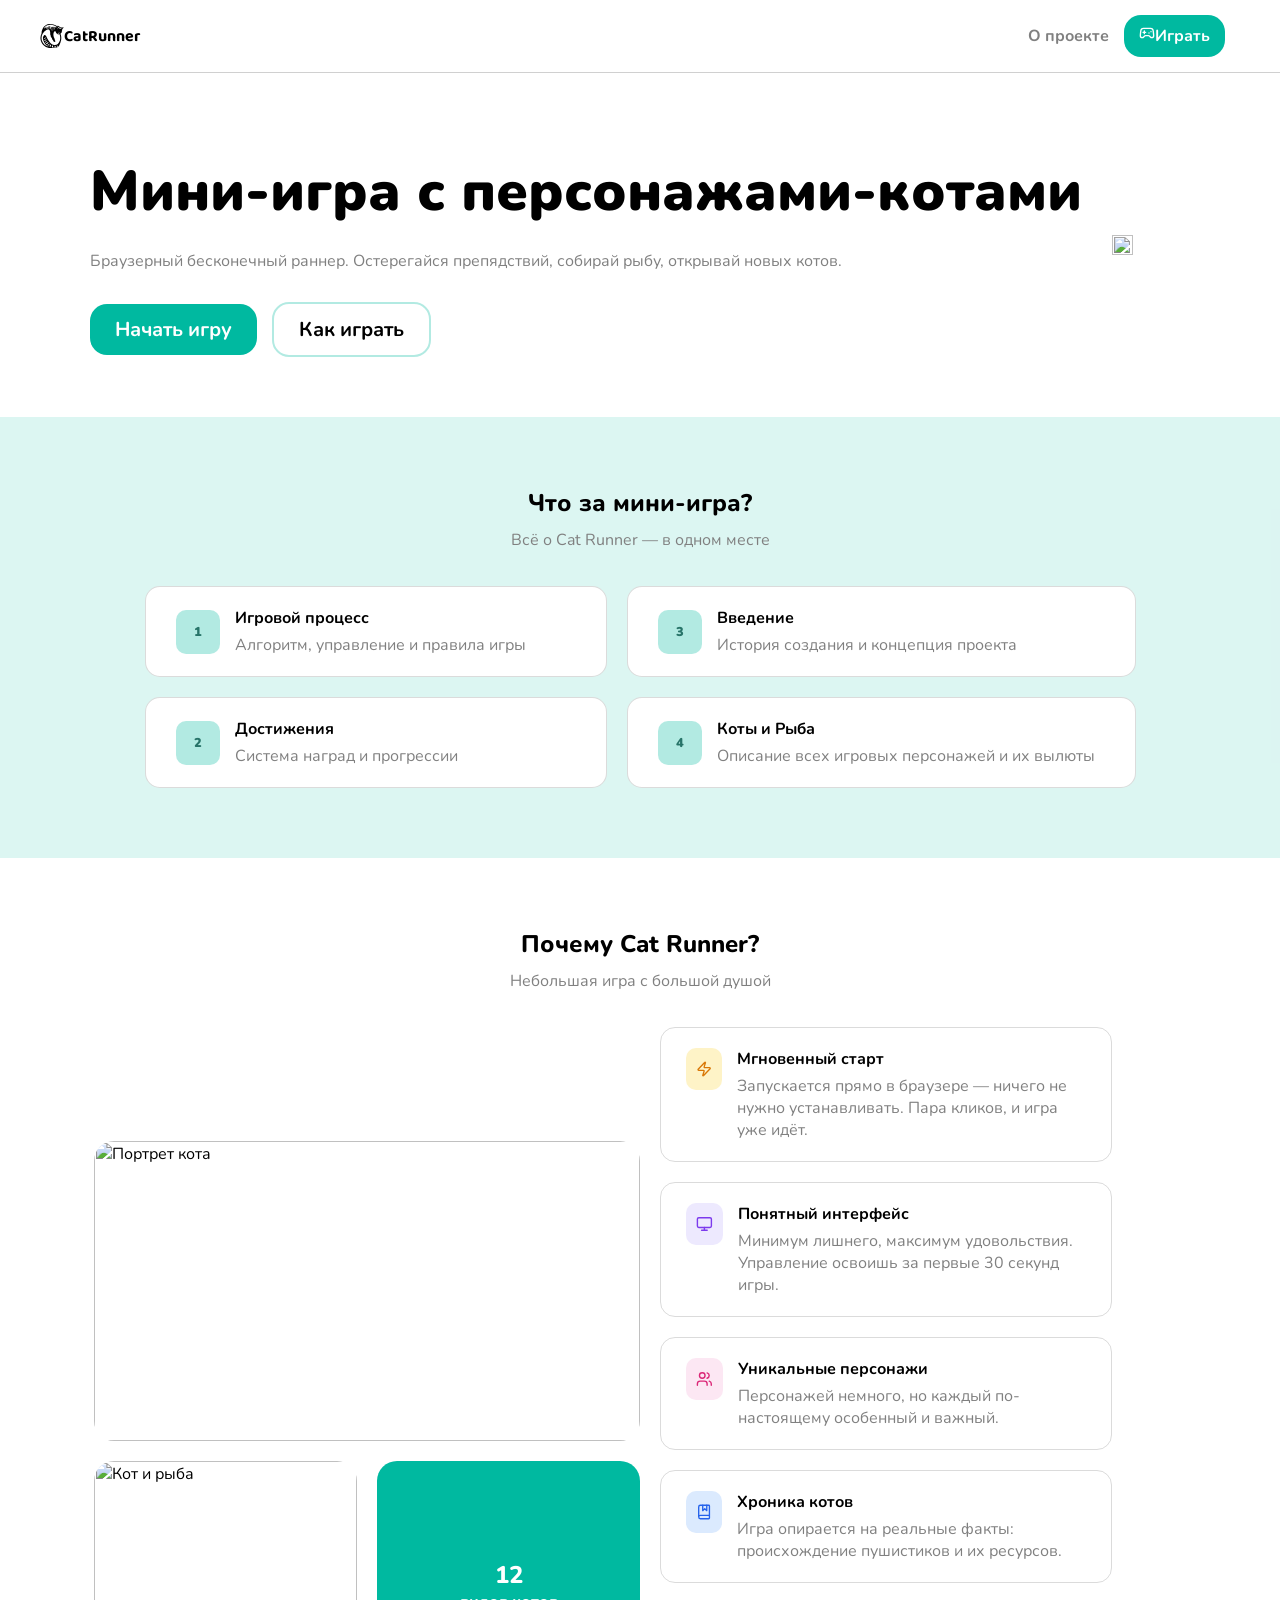
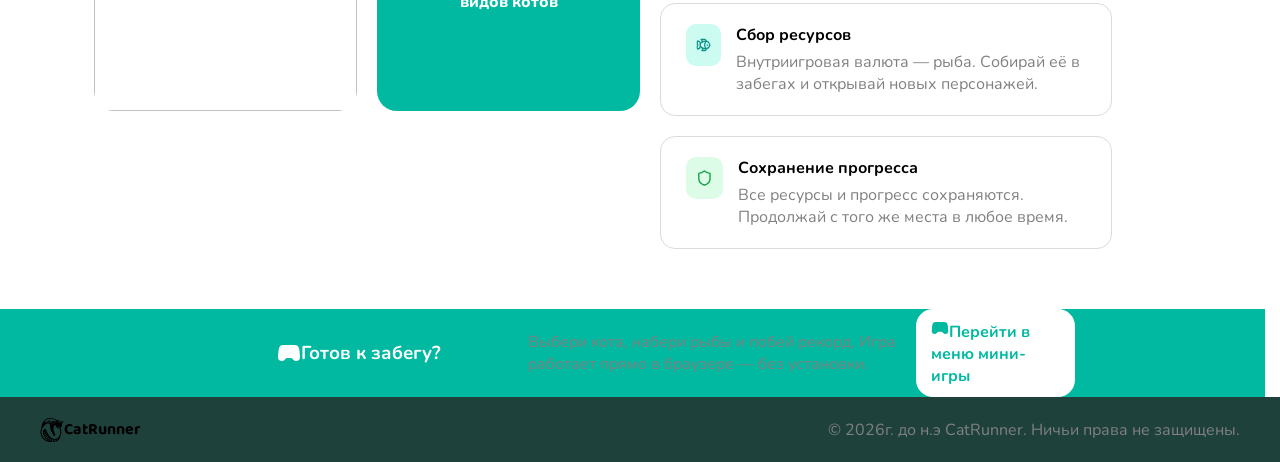
==== index.html @ 787fa47f "html" ====
<html>
    <head>
        <title>Cat Runner</title>
        <link rel="stylesheet" href="style.css">
    </head>
    <body>
        <header class="flex">
            <div class="flex">
                <svg fill="#000000" width="24px" height="24px" viewBox="0 0 24 24" role="img" xmlns="http://www.w3.org/2000/svg"><g id="SVGRepo_bgCarrier" stroke-width="0"></g><g id="SVGRepo_tracerCarrier" stroke-linecap="round" stroke-linejoin="round"></g><g id="SVGRepo_iconCarrier"><path d="M10.437.001c-.365.006-.743.03-1.136.075-4.786.54-7.595 4.525-7.758 9.357C.423 11.63.094 14.213.821 16.74c1.392 4.841 6.201 7.767 11.143 7.187l.906-.107c4.944.327 5.999-1.021 7.182-4.308.125-.27.305-.768.568-1.57.007-.037.016-.076.021-.096.788-2.147.903-4.57.24-6.875a9.996 9.996 0 0 0-.272-.81c-.03-.19-.024-.42.009-.599.29-.474.648-.83 1.076-1.097l.272-1.871c.287-.322.177-.6.19-1.058.166-.08.258-.214.327-.43.077-.237.447-.686.861-1.034.064-.188.224-.572.222-.893-1.984.227-3.23.608-4.226-.61l-.53-.208c-.24-.372-.67-.584-.978-.95l-.35 1.21c-.43-.265-2.742-2.688-7.045-2.62zm.14.795c2.59.036 4.962 1.344 6.207 2.28l-.95.354-.596-.382-.27.787v.325l-.733 1.762-.08-.026.379-1.573.57-1.517-.191-.163-.84.92c-.18.979-.09 2.358-.541 2.93.14-1.15.34-2.155.352-3.498l-.488-.162c-.113.594-.265 1.275-.382 1.652l.163-1.706-.621.405v.976l-.163-.541-.056-.976-.216-.03-.162.625c.028.27-.015.542.216.813l.056 2.06.133.246-.243 1.165.027-1.139-.08-.08-.163-2.007-.271-1.085-.435-.27-.163-.46-.46-.03 1.03 3.69.08 1.109c-.117-.526-.112-1.1-.567-1.49.045-.553-.036-1.093-.706-1.573l-.976-2.005c-.033-.237-.366-.276-.597-.381-.07.319-.13.642.082 1.032.488.775.976 1.555 1.464 1.978l.027.949c-.16-.875-.602-1.347-.76-1.219-.005-.713-.79-.98-1.245-1.437l-.056-.786-.27-.056c.17.532-.217.57.542 1.626l.027.381c-.29-.196-.578-.563-.867-.975l-.352-.624c.038.427-.175.523.134 1.274.454.395.864.974 1.383 1.112 0 0 .109.19 0 .19-.108 0-.325-.084-.325-.084-.3-.137-.585-.259-1.165-.677l-.597-1.762-.272-.053.056.949.242.107.027.623c.106.37.227.517.408.462-.101.124-.22.15-.461.136-.2-.378-.324-.745-.733-1.192l-.27-.787-.162.163a2.23 2.23 0 0 0 0 .976c-.264-.157-.656-.592-1.122-.819C6.105 1.513 8.469.832 10.327.798c.084-.001.167-.003.25-.002zm7.553 2.188.517.171 1.514.864 2.146.018c-.615.242-1.373.525-1.858.672l-.613-.018c-.485-.414-.874-.612-1.309-.875-.526.551-.837 1.033-1.01 1.736l.152-1.19.52-1.17zm-13.577.331.547 1.09.026.243-.298-.107-.27-.623-.298.215-.216-.128c.156-.246.327-.476.51-.69zm3.519 2.309c1.613-.037 1.868 1.303 2.127 2.543v2.223c.186.019.567 1.135.488 1.49-.045.204.488 1.422.45 1.426.288.278.235.248.465.424.316.243.602 1.134.426 1.264-.167.124.22.4.312.6.566.506.987 1.013.978 1.52l.27.487.514.08.136.192.65.08c.375-.08.32-.485.435-.76.022-.278-.057-.598-.461-.949.021-.421.074-.836-.325-1.327.056-.503-.311-.92-.598-1.355-.034-.373-.196-.883-.32-1.378-.06-.244-.089-.497-.138-.738-.181-1.674.058-1.862.133-2.765.618-.93.943-1.376 1.493-1.573l.704.87c.347.631.198 1.44 1.058 1.599l.022.021c.439-.396 1.02-.383 1.493-.395l-.057.187c-.57-.06-1.035-.074-1.42.216l.383.374c.412-.536.98-.5 1.539-.52l.006.206c-.604-.08-1.181.021-1.494.362l.123.117h.005c.465-.363 1.022-.383 1.549-.39l-.104.184c-.53.044-.893.008-1.272.23.293.03.587.057.88.085l.11.243.676.056c.12.03.215.042.302.045.083.22.157.444.224.674a9.983 9.983 0 0 1 .058 5.27c-1.356 3.64-2.797 4.614-5.729 4.418-3.06-.205-5.53-3.605-7.706-8.264-.475-1.292-1.638-2.11-2.313-1.42-3.073 3.055.394 8.49 2.1 9.801a16.34 16.34 0 0 0 2.87 1.67c-3.38-.563-6.27-2.914-7.245-6.308-1.177-4.092.77-8.374 4.486-10.423l.014-.006c.694-.259 1.251-.376 1.703-.386zm10.22 2.04c.293.044.838.365 1.136.663.09.243-.135.353-.12.496.008.023.004.031.003.032-.001-.011-.001-.022-.003-.032-.023-.072-.42-.56-1.016-1.16zm1.804 2.18c-.003.254-.083.341-.192.475-.111.009-.39-.075-.512-.25.185-.212.469-.21.704-.224zm-2.834.172c-.059.07-.086.157-.156.305.092-.14.146-.2.207-.244zm.141.176c-.225.063-.386.418-.611.92.24-.296.406-.716.744-.85zm-11.84 2.91.054 1.055-1.653.949-.027-.786c.689.179 1.147-.56 1.627-1.219zm.734 2.25.242.623-2.087 1.138-.299-.706c2.09-.764 1.731-.759 2.144-1.056zm.757 1.436.272.461c-.787.389-1.435.912-2.005 1.517l-.435-.866c.789-.24 1.53-.572 2.168-1.112zm1.005 1.301.46.434c-.36.81-1.106 1.312-1.817 1.843l-.73-.84c.716-.469 1.626-.84 2.087-1.437zm1.539 1.503c.072.432-.222 1.073-1.214 2.021-.386-.174-.785-.336-1.032-.65 1.607-.814 2.02-1.253 2.139-1.468.042-.006.112.032.107.097zm1.01.667c.036.382-.041.829.188 1.082l.216.056c-.113.47-.34.821-.325 1.291-.857-.208-.951-.297-1.274-.504.996-1.549 1.186-1.913 1.194-1.925zm1.407.784 1.058 1.22c-.106.584-.097.933.299 1.085-.599-.033-1.186-.04-1.68-.344.43-.637.423-1.208.323-1.961zm5.325.475c.307.467.348.706.655.813-.405.393-.587.47-1.063.65.149-.303 0-.728-.134-1.244-.1-.192.4-.176.542-.219zm-2.993.284c1.786.534 1.18.872 1.729 1.405-.472.1-.904.205-1.656.163.555-.411.301-.87-.073-1.568z"></path></g></svg>
                <p class="title">CatRunner</p>
            </div>
            <nav class="flex">
                <a href="#reasons">О проекте</a>
                <a class="to-start" href="#to-start"><svg xmlns="http://www.w3.org/2000/svg" width="16" height="16" viewBox="0 0 24 24" fill="none" stroke="currentColor" stroke-width="2" stroke-linecap="round" stroke-linejoin="round" class="lucide lucide-gamepad2 lucide-gamepad-2" data-fg-d3bl39="0.8:14.13393:/src/app/App.tsx:137:15:5543:22:e:Gamepad2::::::CC1b" data-fgid-d3bl39=":r42:"><line x1="6" x2="10" y1="11" y2="11"></line><line x1="8" x2="8" y1="9" y2="13"></line><line x1="15" x2="15.01" y1="12" y2="12"></line><line x1="18" x2="18.01" y1="10" y2="10"></line><path d="M17.32 5H6.68a4 4 0 0 0-3.978 3.59c-.006.052-.01.101-.017.152C2.604 9.416 2 14.456 2 16a3 3 0 0 0 3 3c1 0 1.5-.5 2-1l1.414-1.414A2 2 0 0 1 9.828 16h4.344a2 2 0 0 1 1.414.586L17 18c.5.5 1 1 2 1a3 3 0 0 0 3-3c0-1.545-.604-6.584-.685-7.258-.007-.05-.011-.1-.017-.151A4 4 0 0 0 17.32 5z"></path></svg>Играть</a>
            </nav>
        </header>
        <main>
            <section class="main-page flex">
                <div>
                    <h1 style="font-size: 3.5em; font-weight: 900; margin-bottom: 20px;">Мини-игра с персонажами-котами</h1>
                    <p>Браузерный бесконечный раннер. Остерегайся препядствий, собирай рыбу, открывай новых котов.</p>
                    <div class="flex" style="margin: 30px 0 0 0;">
                        <a class="to-start" href="#to-start">Начать игру</a>
                        <a class="how-process" href="#process">Как играть</a>
                    </div>
                </div>
                <div>
                    <img style="width: 65%; margin-left: 30px;" src="https://png.klev.club/uploads/posts/2024-03/png-klev-club-p-kotik-milii-png-31.png"> 
                </div>
            </section>
            <section id="process" class="process flex cover">
                <h1>Что за мини-игра?</h1>
                <p>Всё о Cat Runner — в одном месте</p>
                <div class="process-list flex">
                    <div>
                        <article style="padding-right: 80px;">
                            <span class="flex">1</span>
                            <div class="article-div flex cover">
                                <h4>Игровой процесс</h4>
                                <p>Алгоритм, управление и правила игры</p>
                            </div>
                        </article>

                        <article style="padding-right: 80px;">
                            <span class="flex">2</span>
                            <div class="article-div flex cover">
                                <h4>Достижения</h4>
                                <p>Система наград и прогрессии</p>
                            </div>
                        </article>
                    </div>
                    <div>
                        <article style="padding-right: 40px;">
                            <span class="flex">3</span>
                            <div class="article-div flex cover">
                                <h4>Введение</h4>
                                <p>История создания и концепция проекта</p>
                            </div>
                        </article>

                        <article style="padding-right: 40px;">
                            <span class="flex">4</span>
                            <div class="article-div flex cover">
                                <h4>Коты и Рыба</h4>
                                <p>Описание всех игровых персонажей и их вылюты</p>
                            </div>
                        </article>
                    </div>
                </div>
            </section>
            <section id="reasons" class="reasons flex cover">
                <h1>Почему Cat Runner?</h1>
                <p>Небольшая игра с большой душой</p>
                <div class="flex" style="flex-direction: row;">
                    <div class="cards">
                        <div class="card big">
                            <img src="https://images.unsplash.com/photo-1515002246390-7bf7e8f87b54?w=800&amp;h=900&amp;fit=crop&amp;auto=format" alt="Портрет кота" class="w-full h-full object-cover" data-fg-d3bl103="0.8:14.13393:/src/app/App.tsx:276:17:11676:86:e:img" data-fgid-d3bl103=":r22:">
                        </div>
                        <div class="card small">
                            <img src="https://images.unsplash.com/photo-1545249390-6bdfa286032f?w=700&amp;h=800&amp;fit=crop&amp;auto=format" alt="Кот и рыба" class="w-full h-full object-cover" data-fg-d3bl105="0.8:14.13393:/src/app/App.tsx:279:17:11931:80:e:img" data-fgid-d3bl105=":r24:">
                        </div>
                        <div class="card small info">
                            <h2 class="info-text">12</h2>
                            <p class="info-text">видов котов</p>
                        </div>
                    </div>
                    <div>
                        <div class="reasons-list flex cover">
                            <article>
                                <svg style="background-color: rgb(254, 243, 199); color: rgb(217, 119, 6);" xmlns="http://www.w3.org/2000/svg" width="34" height="22" viewBox="0 0 24 24" fill="none" stroke="currentColor" stroke-width="2" stroke-linecap="round" stroke-linejoin="round" class="lucide lucide-zap" data-fg-d3bl0="0.8:14.13393:/src/app/App.tsx:20:11:678:17:e:Zap::::::Cp7" data-fgid-d3bl0=":r2c:"><path d="M4 14a1 1 0 0 1-.78-1.63l9.9-10.2a.5.5 0 0 1 .86.46l-1.92 6.02A1 1 0 0 0 13 10h7a1 1 0 0 1 .78 1.63l-9.9 10.2a.5.5 0 0 1-.86-.46l1.92-6.02A1 1 0 0 0 11 14z"></path></svg>
                                <div class="flex cover article-div">
                                    <h4>Мгновенный старт</h4>
                                    <p>Запускается прямо в браузере — ничего не нужно устанавливать. Пара кликов, и игра уже идёт.</p>
                                </div>
                            </article>

                            <article>
                                <svg style="background-color: rgb(237, 233, 254); color: rgb(124, 58, 237);" xmlns="http://www.w3.org/2000/svg" width="34" height="22" viewBox="0 0 24 24" fill="none" stroke="currentColor" stroke-width="2" stroke-linecap="round" stroke-linejoin="round" class="lucide lucide-monitor" data-fg-d3bl1="0.8:14.13393:/src/app/App.tsx:27:11:899:21:e:Monitor::::::DMsi" data-fgid-d3bl1=":r2i:"><rect width="20" height="14" x="2" y="3" rx="2"></rect><line x1="8" x2="16" y1="21" y2="21"></line><line x1="12" x2="12" y1="17" y2="21"></line></svg>
                                <div class="flex cover article-div">
                                    <h4>Понятный интерфейс</h4>
                                    <p>Минимум лишнего, максимум удовольствия. Управление освоишь за первые 30 секунд игры.</p>
                                </div>
                            </article>

                            <article>
                                <svg style="background-color: rgb(252, 231, 243); color: rgb(219, 39, 119);" xmlns="http://www.w3.org/2000/svg" width="26" height="22" viewBox="0 0 24 24" fill="none" stroke="currentColor" stroke-width="2" stroke-linecap="round" stroke-linejoin="round" class="lucide lucide-users" data-fg-d3bl2="0.8:14.13393:/src/app/App.tsx:34:11:1121:19:e:Users::::::DV8M" data-fgid-d3bl2=":r2o:"><path d="M16 21v-2a4 4 0 0 0-4-4H6a4 4 0 0 0-4 4v2"></path><circle cx="9" cy="7" r="4"></circle><path d="M22 21v-2a4 4 0 0 0-3-3.87"></path><path d="M16 3.13a4 4 0 0 1 0 7.75"></path></svg>
                                <div class="flex cover article-div">
                                    <h4>Уникальные персонажи</h4>
                                    <p>Персонажей немного, но каждый по-настоящему особенный и важный.</p>
                                </div>
                            </article>

                            <article>
                                <svg style="background-color: rgb(219, 234, 254); color: rgb(37, 99, 235);" xmlns="http://www.w3.org/2000/svg" width="28" height="22" viewBox="0 0 24 24" fill="none" stroke="currentColor" stroke-width="2" stroke-linecap="round" stroke-linejoin="round" class="lucide lucide-book-marked" data-fg-d3bl3="0.8:14.13393:/src/app/App.tsx:41:11:1351:24:e:BookMarked::::::QtH" data-fgid-d3bl3=":r2v:"><path d="M10 2v8l3-3 3 3V2"></path><path d="M4 19.5v-15A2.5 2.5 0 0 1 6.5 2H19a1 1 0 0 1 1 1v18a1 1 0 0 1-1 1H6.5a1 1 0 0 1 0-5H20"></path></svg>
                                <div class="flex cover article-div">
                                    <h4>Хроника котов</h4>
                                    <p>Игра опирается на реальные факты: происхождение пушистиков и их ресурсов.</p>
                                </div>
                            </article>

                            <article>
                                <svg style="background-color: rgb(204, 251, 241); color: rgb(13, 148, 136);" xmlns="http://www.w3.org/2000/svg" width="28" height="22" viewBox="0 0 24 24" fill="none" stroke="currentColor" stroke-width="2" stroke-linecap="round" stroke-linejoin="round" class="lucide lucide-fish" data-fg-d3bl4="0.8:14.13393:/src/app/App.tsx:48:11:1583:18:e:Fish::::::DEKs" data-fgid-d3bl4=":r34:"><path d="M6.5 12c.94-3.46 4.94-6 8.5-6 3.56 0 6.06 2.54 7 6-.94 3.47-3.44 6-7 6s-7.56-2.53-8.5-6Z"></path><path d="M18 12v.5"></path><path d="M16 17.93a9.77 9.77 0 0 1 0-11.86"></path><path d="M7 10.67C7 8 5.58 5.97 2.73 5.5c-1 1.5-1 5 .23 6.5-1.24 1.5-1.24 5-.23 6.5C5.58 18.03 7 16 7 13.33"></path><path d="M10.46 7.26C10.2 5.88 9.17 4.24 8 3h5.8a2 2 0 0 1 1.98 1.67l.23 1.4"></path><path d="m16.01 17.93-.23 1.4A2 2 0 0 1 13.8 21H9.5a5.96 5.96 0 0 0 1.49-3.98"></path></svg>
                                <div class="flex cover article-div">
                                    <h4>Сбор ресурсов</h4>
                                    <p>Внутриигровая валюта — рыба. Собирай её в забегах и открывай новых персонажей.</p>
                                </div>
                            </article>

                            <article>
                                <svg style="background-color: rgb(220, 252, 231); color: rgb(22, 163, 74);" xmlns="http://www.w3.org/2000/svg" width="30" height="22" viewBox="0 0 24 24" fill="none" stroke="currentColor" stroke-width="2" stroke-linecap="round" stroke-linejoin="round" class="lucide lucide-shield" data-fg-d3bl5="0.8:14.13393:/src/app/App.tsx:55:11:1811:20:e:Shield::::::B8zf" data-fgid-d3bl5=":r39:"><path d="M20 13c0 5-3.5 7.5-7.66 8.95a1 1 0 0 1-.67-.01C7.5 20.5 4 18 4 13V6a1 1 0 0 1 1-1c2 0 4.5-1.2 6.24-2.72a1.17 1.17 0 0 1 1.52 0C14.51 3.81 17 5 19 5a1 1 0 0 1 1 1z"></path></svg>
                                <div class="flex cover article-div">
                                    <h4>Сохранение прогресса</h4>
                                    <p>Все ресурсы и прогресс сохраняются. Продолжай с того же места в любое время.</p>
                                </div>
                            </article>
                        </div>
                    </div>
                </div>
            </section>
            <section id="to-start" class="to-start flex cover">
                <div class="flex">
                    <div class="flex">
                        <svg xmlns="http://www.w3.org/2000/svg" width="24" height="24" viewBox="0 0 24 24" fill="white" stroke="white" stroke-width="2" stroke-linecap="round" stroke-linejoin="round" class="lucide lucide-gamepad2 lucide-gamepad-2" data-fg-d3bl145="0.8:14.13393:/src/app/App.tsx:361:17:15854:36:e:Gamepad2::::::CC1b" data-fgid-d3bl145=":r3k:"><line x1="6" x2="10" y1="11" y2="11"></line><line x1="8" x2="8" y1="9" y2="13"></line><line x1="15" x2="15.01" y1="12" y2="12"></line><line x1="18" x2="18.01" y1="10" y2="10"></line><path d="M17.32 5H6.68a4 4 0 0 0-3.978 3.59c-.006.052-.01.101-.017.152C2.604 9.416 2 14.456 2 16a3 3 0 0 0 3 3c1 0 1.5-.5 2-1l1.414-1.414A2 2 0 0 1 9.828 16h4.344a2 2 0 0 1 1.414.586L17 18c.5.5 1 1 2 1a3 3 0 0 0 3-3c0-1.545-.604-6.584-.685-7.258-.007-.05-.011-.1-.017-.151A4 4 0 0 0 17.32 5z"></path></svg>
                        <h3>Готов к забегу?</h3>
                    </div>
                    <p>Выбери кота, набери рыбы и побей рекорд. Игра работает прямо в браузере — без установки.</p>
                    <a class="to-menu" href=""><svg xmlns="http://www.w3.org/2000/svg" width="18" height="18" viewBox="0 0 24 24" fill="rgb(0, 185, 160)" stroke="currentColor" stroke-width="2" stroke-linecap="round" stroke-linejoin="round" class="lucide lucide-gamepad2 lucide-gamepad-2" data-fg-d3bl151="0.8:14.13393:/src/app/App.tsx:383:17:16879:22:e:Gamepad2::::::CC1b" data-fgid-d3bl151=":r3o:"><line x1="6" x2="10" y1="11" y2="11"></line><line x1="8" x2="8" y1="9" y2="13"></line><line x1="15" x2="15.01" y1="12" y2="12"></line><line x1="18" x2="18.01" y1="10" y2="10"></line><path d="M17.32 5H6.68a4 4 0 0 0-3.978 3.59c-.006.052-.01.101-.017.152C2.604 9.416 2 14.456 2 16a3 3 0 0 0 3 3c1 0 1.5-.5 2-1l1.414-1.414A2 2 0 0 1 9.828 16h4.344a2 2 0 0 1 1.414.586L17 18c.5.5 1 1 2 1a3 3 0 0 0 3-3c0-1.545-.604-6.584-.685-7.258-.007-.05-.011-.1-.017-.151A4 4 0 0 0 17.32 5z"></path></svg>Перейти в меню мини-игры</a>
                </div>
            </section>
        </main>
        <footer class="flex">
            <div class="flex">
                <svg fill="#000000" width="24px" height="24px" viewBox="0 0 24 24" role="img" xmlns="http://www.w3.org/2000/svg"><g id="SVGRepo_bgCarrier" stroke-width="0"></g><g id="SVGRepo_tracerCarrier" stroke-linecap="round" stroke-linejoin="round"></g><g id="SVGRepo_iconCarrier"><path d="M10.437.001c-.365.006-.743.03-1.136.075-4.786.54-7.595 4.525-7.758 9.357C.423 11.63.094 14.213.821 16.74c1.392 4.841 6.201 7.767 11.143 7.187l.906-.107c4.944.327 5.999-1.021 7.182-4.308.125-.27.305-.768.568-1.57.007-.037.016-.076.021-.096.788-2.147.903-4.57.24-6.875a9.996 9.996 0 0 0-.272-.81c-.03-.19-.024-.42.009-.599.29-.474.648-.83 1.076-1.097l.272-1.871c.287-.322.177-.6.19-1.058.166-.08.258-.214.327-.43.077-.237.447-.686.861-1.034.064-.188.224-.572.222-.893-1.984.227-3.23.608-4.226-.61l-.53-.208c-.24-.372-.67-.584-.978-.95l-.35 1.21c-.43-.265-2.742-2.688-7.045-2.62zm.14.795c2.59.036 4.962 1.344 6.207 2.28l-.95.354-.596-.382-.27.787v.325l-.733 1.762-.08-.026.379-1.573.57-1.517-.191-.163-.84.92c-.18.979-.09 2.358-.541 2.93.14-1.15.34-2.155.352-3.498l-.488-.162c-.113.594-.265 1.275-.382 1.652l.163-1.706-.621.405v.976l-.163-.541-.056-.976-.216-.03-.162.625c.028.27-.015.542.216.813l.056 2.06.133.246-.243 1.165.027-1.139-.08-.08-.163-2.007-.271-1.085-.435-.27-.163-.46-.46-.03 1.03 3.69.08 1.109c-.117-.526-.112-1.1-.567-1.49.045-.553-.036-1.093-.706-1.573l-.976-2.005c-.033-.237-.366-.276-.597-.381-.07.319-.13.642.082 1.032.488.775.976 1.555 1.464 1.978l.027.949c-.16-.875-.602-1.347-.76-1.219-.005-.713-.79-.98-1.245-1.437l-.056-.786-.27-.056c.17.532-.217.57.542 1.626l.027.381c-.29-.196-.578-.563-.867-.975l-.352-.624c.038.427-.175.523.134 1.274.454.395.864.974 1.383 1.112 0 0 .109.19 0 .19-.108 0-.325-.084-.325-.084-.3-.137-.585-.259-1.165-.677l-.597-1.762-.272-.053.056.949.242.107.027.623c.106.37.227.517.408.462-.101.124-.22.15-.461.136-.2-.378-.324-.745-.733-1.192l-.27-.787-.162.163a2.23 2.23 0 0 0 0 .976c-.264-.157-.656-.592-1.122-.819C6.105 1.513 8.469.832 10.327.798c.084-.001.167-.003.25-.002zm7.553 2.188.517.171 1.514.864 2.146.018c-.615.242-1.373.525-1.858.672l-.613-.018c-.485-.414-.874-.612-1.309-.875-.526.551-.837 1.033-1.01 1.736l.152-1.19.52-1.17zm-13.577.331.547 1.09.026.243-.298-.107-.27-.623-.298.215-.216-.128c.156-.246.327-.476.51-.69zm3.519 2.309c1.613-.037 1.868 1.303 2.127 2.543v2.223c.186.019.567 1.135.488 1.49-.045.204.488 1.422.45 1.426.288.278.235.248.465.424.316.243.602 1.134.426 1.264-.167.124.22.4.312.6.566.506.987 1.013.978 1.52l.27.487.514.08.136.192.65.08c.375-.08.32-.485.435-.76.022-.278-.057-.598-.461-.949.021-.421.074-.836-.325-1.327.056-.503-.311-.92-.598-1.355-.034-.373-.196-.883-.32-1.378-.06-.244-.089-.497-.138-.738-.181-1.674.058-1.862.133-2.765.618-.93.943-1.376 1.493-1.573l.704.87c.347.631.198 1.44 1.058 1.599l.022.021c.439-.396 1.02-.383 1.493-.395l-.057.187c-.57-.06-1.035-.074-1.42.216l.383.374c.412-.536.98-.5 1.539-.52l.006.206c-.604-.08-1.181.021-1.494.362l.123.117h.005c.465-.363 1.022-.383 1.549-.39l-.104.184c-.53.044-.893.008-1.272.23.293.03.587.057.88.085l.11.243.676.056c.12.03.215.042.302.045.083.22.157.444.224.674a9.983 9.983 0 0 1 .058 5.27c-1.356 3.64-2.797 4.614-5.729 4.418-3.06-.205-5.53-3.605-7.706-8.264-.475-1.292-1.638-2.11-2.313-1.42-3.073 3.055.394 8.49 2.1 9.801a16.34 16.34 0 0 0 2.87 1.67c-3.38-.563-6.27-2.914-7.245-6.308-1.177-4.092.77-8.374 4.486-10.423l.014-.006c.694-.259 1.251-.376 1.703-.386zm10.22 2.04c.293.044.838.365 1.136.663.09.243-.135.353-.12.496.008.023.004.031.003.032-.001-.011-.001-.022-.003-.032-.023-.072-.42-.56-1.016-1.16zm1.804 2.18c-.003.254-.083.341-.192.475-.111.009-.39-.075-.512-.25.185-.212.469-.21.704-.224zm-2.834.172c-.059.07-.086.157-.156.305.092-.14.146-.2.207-.244zm.141.176c-.225.063-.386.418-.611.92.24-.296.406-.716.744-.85zm-11.84 2.91.054 1.055-1.653.949-.027-.786c.689.179 1.147-.56 1.627-1.219zm.734 2.25.242.623-2.087 1.138-.299-.706c2.09-.764 1.731-.759 2.144-1.056zm.757 1.436.272.461c-.787.389-1.435.912-2.005 1.517l-.435-.866c.789-.24 1.53-.572 2.168-1.112zm1.005 1.301.46.434c-.36.81-1.106 1.312-1.817 1.843l-.73-.84c.716-.469 1.626-.84 2.087-1.437zm1.539 1.503c.072.432-.222 1.073-1.214 2.021-.386-.174-.785-.336-1.032-.65 1.607-.814 2.02-1.253 2.139-1.468.042-.006.112.032.107.097zm1.01.667c.036.382-.041.829.188 1.082l.216.056c-.113.47-.34.821-.325 1.291-.857-.208-.951-.297-1.274-.504.996-1.549 1.186-1.913 1.194-1.925zm1.407.784 1.058 1.22c-.106.584-.097.933.299 1.085-.599-.033-1.186-.04-1.68-.344.43-.637.423-1.208.323-1.961zm5.325.475c.307.467.348.706.655.813-.405.393-.587.47-1.063.65.149-.303 0-.728-.134-1.244-.1-.192.4-.176.542-.219zm-2.993.284c1.786.534 1.18.872 1.729 1.405-.472.1-.904.205-1.656.163.555-.411.301-.87-.073-1.568z"></path></g></svg>
                <p class="title">CatRunner</p>
            </div>
            <p>© 2026г. до н.э CatRunner. Ничьи права не защищены.</p>
        </footer>
    </body>
</html>
---- style.css ----
@import url('https://fonts.googleapis.com/css2?family=Nunito:wght@400;500;600;700;800&family=Baloo+2:wght@400;600;700;800&display=swap');

* {
    font-family: "Nunito", sans-serif;
    margin: 0;
    padding: 0;
}

.flex {
    display: flex;
    align-items: center;
}

.cover {
    flex-direction: column;
}

header {
    padding: 15px 40px;
    background-color: rgba(255, 255, 255, 0.5);
    justify-content: space-between;
    border-bottom: 0.3px solid rgba(128, 128, 128, 0.374);
}

footer {
    padding: 20px 40px;
    justify-content: space-between;
    background-color: rgb(30, 65, 60);
}

/* секции */
.main-page {
    margin: 50px 0 50px 0;
    padding: 10px 0px 10px 90px;
}

.process {
    display: flex;
    padding: 50px 0px;
    background-color: rgba(0, 185, 160, 0.139);
}

.reasons {
    display: flex;
    padding: 50px 0px;
}

.to-start {
    color: white;
}

/* section div */
.to-start div {
    justify-content: center;
    text-align: left;
    width: 70%;
    border-radius: 8px;
}

.process-list {
    margin-top: 15px;
}

.reasons-list {
    margin-top: 25px;
}

/* article */
article {
    display: flex;
    align-items: center;
    padding: 20px 30px;
    border: 0.2px solid rgba(128, 128, 128, 0.288);
    border-radius: 15px;
}

.process article {
    margin: 20px 10px;
    padding: 20px 30px;
    background-color: white;
}

.reasons article {
    margin: 10px 20px;
    padding: 20px 25px;
    width: 100%;
    max-width: 400px;
    align-items: start;
}

.article-div {
    margin-left: 15px;
    align-items: start;
}

/* текст */
.title {
    font-family: "Baloo 2", "cursive";
    font-weight: bolder;
    color:black;
}

h1 {
    font-weight: 800;
    color:black;
    margin: 20px 0px 10px 0px;
}

h4 {
    font-weight: 700;
    color:black;
    margin: 0px 0px 5px 0px;
}

p {
    margin: 0;
    color: grey;
}

.info-text {
    color: white;
    font-weight: 800;
}

/* кнопки*/
a {
    font-weight: bold;
    text-decoration: none;
    padding: 10px 15px;
    border-radius: 17px;
}

nav a {
    color: gray;
}

.main-page a {
    padding: 12px 25px;
    font-size: 20px;
}

.to-start {
    margin-right:15px;
    color: white;
    background-color: rgb(0, 185, 160);
}

.how-process {
    color: black;
    padding: 8px 13px;
    border: 2px solid rgba(0, 185, 160, 0.3);
}

.to-menu {
    background-color: white;
    color: rgb(0, 185, 160);
}

/* img */
img {
    width: 100%;
    height: 100%;
    object-fit: cover;
}

.cards {
    width: 50%;
    max-width: 600px;
    display: flex;
    flex-wrap: wrap;
    gap: 20px;
}

.card {
    border-radius: 20px;
    overflow: hidden;
}

.big {
    width: 100%;
    height: 300px;
}

.small {
    flex: 1;
    min-width: 250px;
    height: 250px;
}

.info {
    background: rgb(0, 185, 160);
    display: flex;
    flex-direction: column;
    justify-content: center;
    align-items: center;
}

/* svg */
.reasons svg {
    padding: 10px 10px;
    border-radius: 10px;
    color: white;
}

span {
    color: rgba(0, 82, 71, 0.781);
    background-color: rgba(0, 185, 160, 0.3);
    font-weight: 900;
    font-size: 0.8em;
    width: 44px;
    height: 44px;
    border-radius: 10px;
    flex-shrink: 0;
    justify-content: center;
    align-items: center;
}
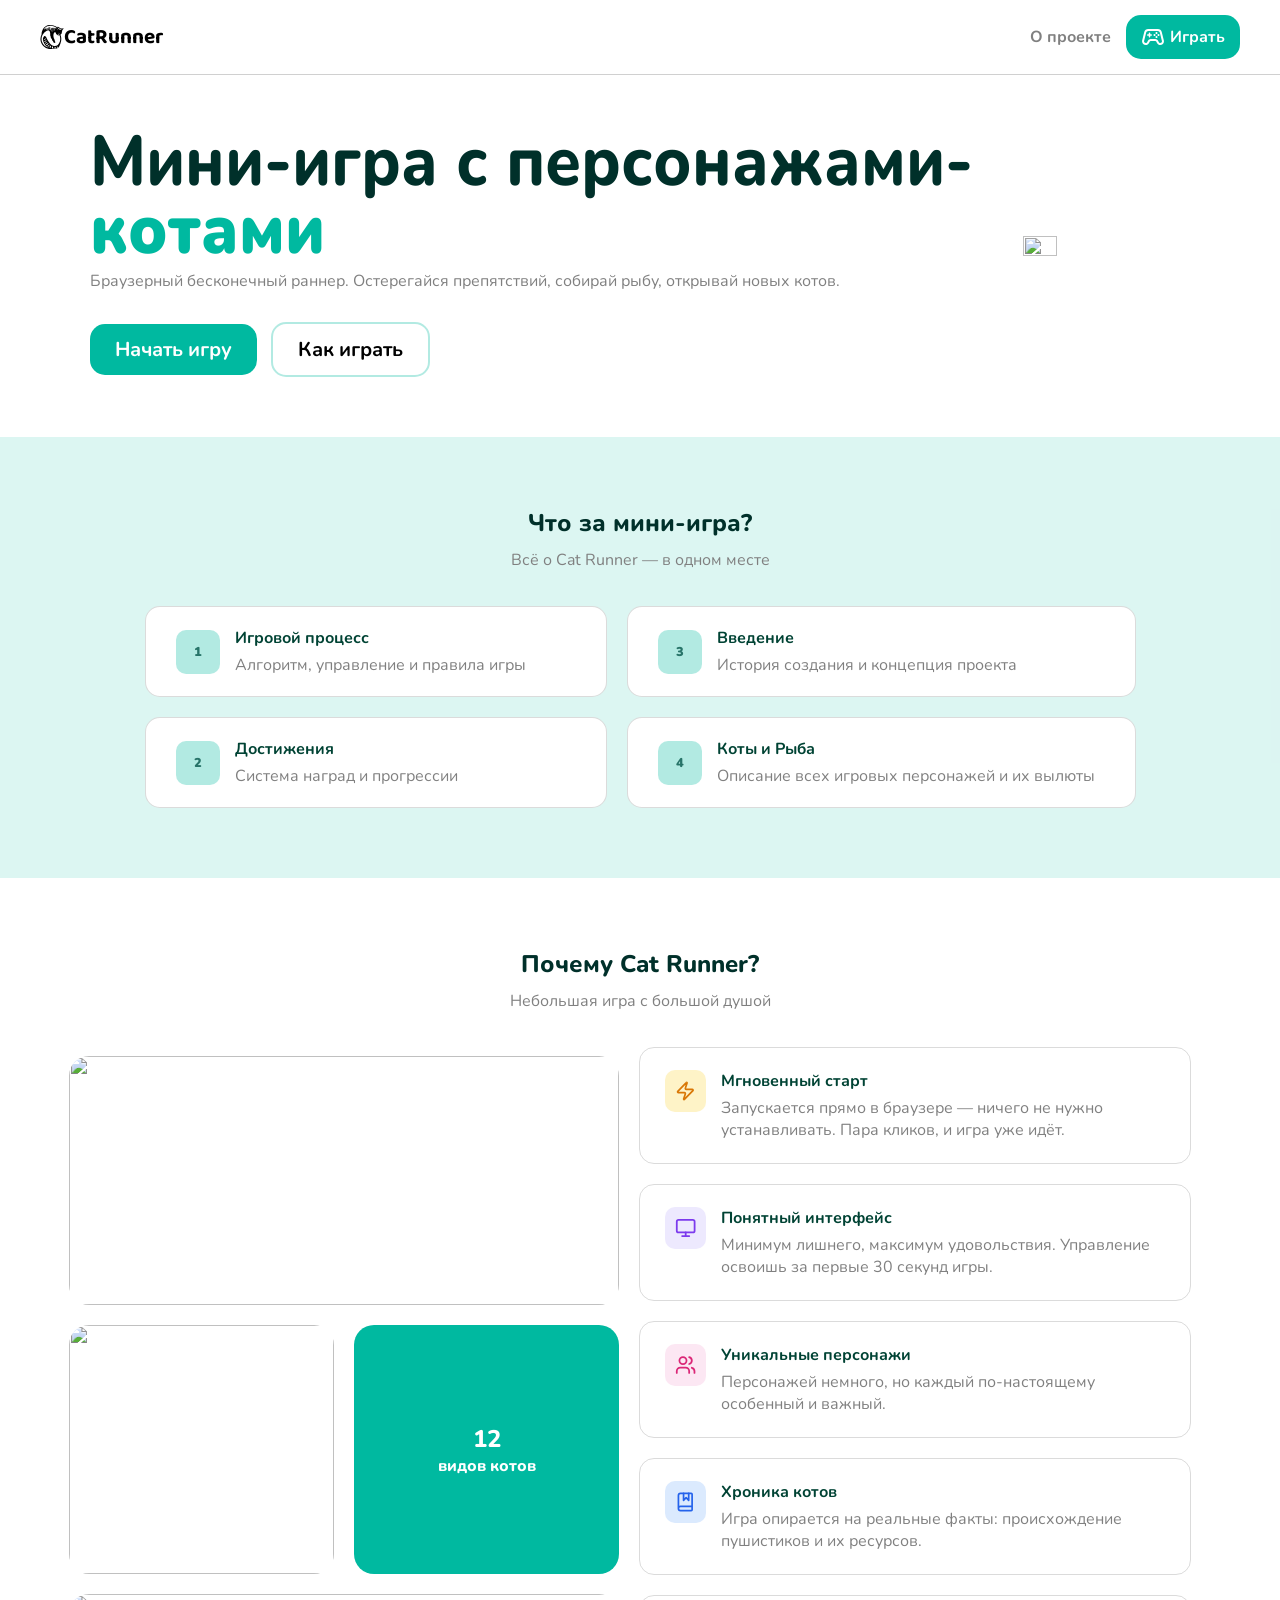
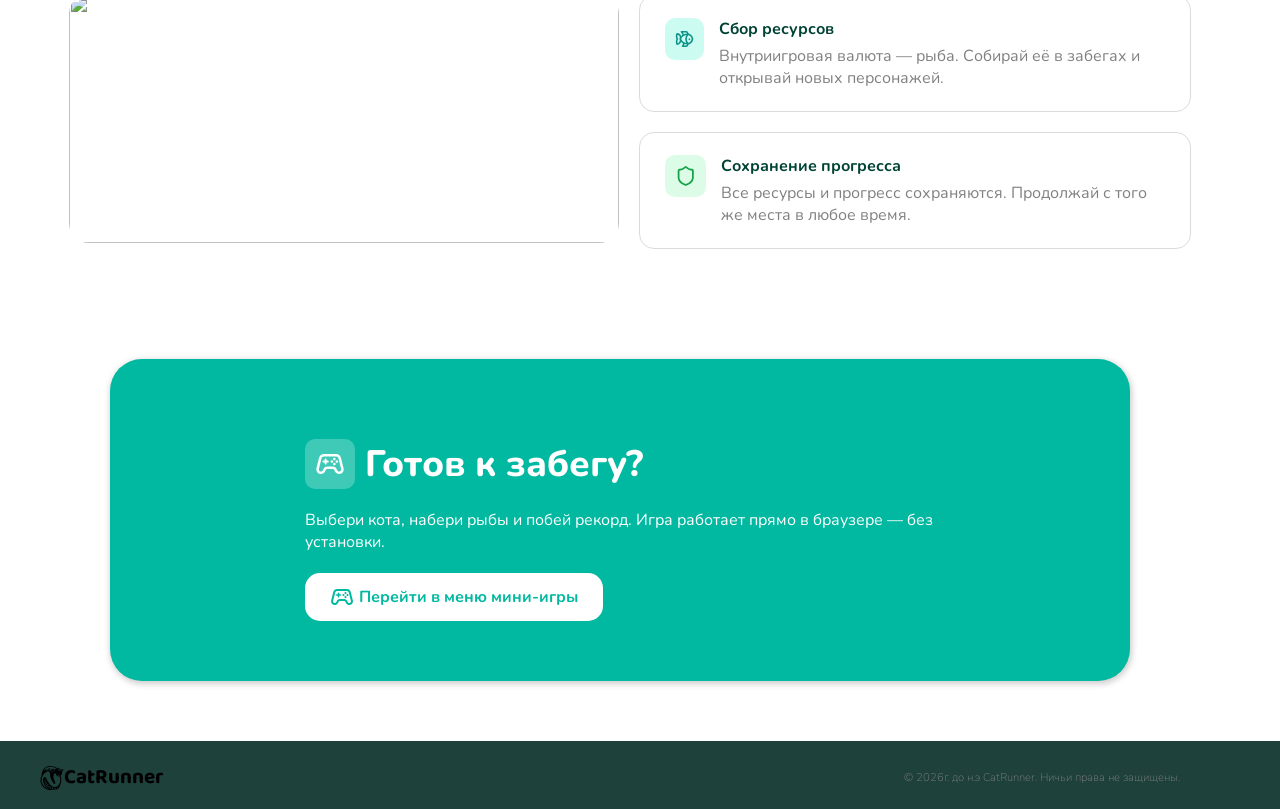
==== commit 898cf24e: "html" ====
--- a/index.html
+++ b/index.html
@@ -11,21 +11,21 @@
             </div>
             <nav class="flex">
                 <a href="#reasons">О проекте</a>
-                <a class="to-start" href="#to-start"><svg xmlns="http://www.w3.org/2000/svg" width="16" height="16" viewBox="0 0 24 24" fill="none" stroke="currentColor" stroke-width="2" stroke-linecap="round" stroke-linejoin="round" class="lucide lucide-gamepad2 lucide-gamepad-2" data-fg-d3bl39="0.8:14.13393:/src/app/App.tsx:137:15:5543:22:e:Gamepad2::::::CC1b" data-fgid-d3bl39=":r42:"><line x1="6" x2="10" y1="11" y2="11"></line><line x1="8" x2="8" y1="9" y2="13"></line><line x1="15" x2="15.01" y1="12" y2="12"></line><line x1="18" x2="18.01" y1="10" y2="10"></line><path d="M17.32 5H6.68a4 4 0 0 0-3.978 3.59c-.006.052-.01.101-.017.152C2.604 9.416 2 14.456 2 16a3 3 0 0 0 3 3c1 0 1.5-.5 2-1l1.414-1.414A2 2 0 0 1 9.828 16h4.344a2 2 0 0 1 1.414.586L17 18c.5.5 1 1 2 1a3 3 0 0 0 3-3c0-1.545-.604-6.584-.685-7.258-.007-.05-.011-.1-.017-.151A4 4 0 0 0 17.32 5z"></path></svg>Играть</a>
+                <a class="start-btn" href="#to-start"><svg class="gamepad" xmlns="http://www.w3.org/2000/svg" height="24px" viewBox="0 -960 960 960" width="24px" fill="white"><path d="M189-160q-60 0-102.5-43T42-307q0-9 1-18t3-18l84-336q14-54 57-87.5t98-33.5h390q55 0 98 33.5t57 87.5l84 336q2 9 3.5 18.5T919-306q0 61-43.5 103.5T771-160q-42 0-78-22t-54-60l-28-58q-5-10-15-15t-21-5H385q-11 0-21 5t-15 15l-28 58q-18 38-54 60t-78 22Zm3-80q19 0 34.5-10t23.5-27l28-57q15-31 44-48.5t63-17.5h190q34 0 63 18t45 48l28 57q8 17 23.5 27t34.5 10q28 0 48-18.5t21-46.5q0 1-2-19l-84-335q-7-27-28-44t-49-17H285q-28 0-49.5 17T208-659l-84 335q-2 6-2 18 0 28 20.5 47t49.5 19Zm376.5-291.5Q580-543 580-560t-11.5-28.5Q557-600 540-600t-28.5 11.5Q500-577 500-560t11.5 28.5Q523-520 540-520t28.5-11.5Zm80-80Q660-623 660-640t-11.5-28.5Q637-680 620-680t-28.5 11.5Q580-657 580-640t11.5 28.5Q603-600 620-600t28.5-11.5Zm0 160Q660-463 660-480t-11.5-28.5Q637-520 620-520t-28.5 11.5Q580-497 580-480t11.5 28.5Q603-440 620-440t28.5-11.5Zm80-80Q740-543 740-560t-11.5-28.5Q717-600 700-600t-28.5 11.5Q660-577 660-560t11.5 28.5Q683-520 700-520t28.5-11.5Zm-367 63Q370-477 370-490v-40h40q13 0 21.5-8.5T440-560q0-13-8.5-21.5T410-590h-40v-40q0-13-8.5-21.5T340-660q-13 0-21.5 8.5T310-630v40h-40q-13 0-21.5 8.5T240-560q0 13 8.5 21.5T270-530h40v40q0 13 8.5 21.5T340-460q13 0 21.5-8.5ZM480-480Z"/></svg>Играть</a>
             </nav>
         </header>
         <main>
             <section class="main-page flex">
                 <div>
-                    <h1 style="font-size: 3.5em; font-weight: 900; margin-bottom: 20px;">Мини-игра с персонажами-котами</h1>
-                    <p>Браузерный бесконечный раннер. Остерегайся препядствий, собирай рыбу, открывай новых котов.</p>
+                    <h1 style="font-size: 4em; font-weight: 800; line-height: 55px; transform: scale(1,1.1);">Мини-игра с персонажами-</h1><h1 style="font-size: 4em; font-weight: 900; margin-bottom: 20px; line-height: 40px; transform: scale(1,1.1); color:rgb(0, 185, 160)">котами</h1>
+                    <p>Браузерный бесконечный раннер. Остерегайся препятствий, собирай рыбу, открывай новых котов.</p>
                     <div class="flex" style="margin: 30px 0 0 0;">
-                        <a class="to-start" href="#to-start">Начать игру</a>
+                        <a class="start-btn" href="#to-start">Начать игру</a>
                         <a class="how-process" href="#process">Как играть</a>
                     </div>
                 </div>
                 <div>
-                    <img style="width: 65%; margin-left: 30px;" src="https://png.klev.club/uploads/posts/2024-03/png-klev-club-p-kotik-milii-png-31.png"> 
+                    <img style="width: 70%; margin-left: 50px;" src="https://static9.depositphotos.com/1594920/1089/i/950/depositphotos_10899023-stock-photo-british-shorthair-kitten-4-months.jpg"> 
                 </div>
             </section>
             <section id="process" class="process flex cover">
@@ -74,14 +74,17 @@
                 <div class="flex" style="flex-direction: row;">
                     <div class="cards">
                         <div class="card big">
-                            <img src="https://images.unsplash.com/photo-1515002246390-7bf7e8f87b54?w=800&amp;h=900&amp;fit=crop&amp;auto=format" alt="Портрет кота" class="w-full h-full object-cover" data-fg-d3bl103="0.8:14.13393:/src/app/App.tsx:276:17:11676:86:e:img" data-fgid-d3bl103=":r22:">
+                            <img src="https://foni.papik.pro/uploads/posts/2024-10/foni-papik-pro-ormj-p-kartinki-kot-lezhit-na-prozrachnom-fone-5.png">
                         </div>
                         <div class="card small">
-                            <img src="https://images.unsplash.com/photo-1545249390-6bdfa286032f?w=700&amp;h=800&amp;fit=crop&amp;auto=format" alt="Кот и рыба" class="w-full h-full object-cover" data-fg-d3bl105="0.8:14.13393:/src/app/App.tsx:279:17:11931:80:e:img" data-fgid-d3bl105=":r24:">
+                            <img src="https://img.freepik.com/premium-photo/fat-british-cat-sits-white-background-puts-its-paw-funny-looks-ahead-with-big-yellow-eyes-obesity-cats-overweight-animals_810623-1772.jpg">
                         </div>
                         <div class="card small info">
                             <h2 class="info-text">12</h2>
                             <p class="info-text">видов котов</p>
+                        </div>
+                        <div class="card big">
+                            <img src="https://thumbs.dreamstime.com/b/fat-british-shorthair-cat-lies-front-white-background-big-red-eyes-animal-obesity-large-breed-looks-271346658.jpg">
                         </div>
                     </div>
                     <div>
@@ -138,13 +141,13 @@
                 </div>
             </section>
             <section id="to-start" class="to-start flex cover">
-                <div class="flex">
-                    <div class="flex">
-                        <svg xmlns="http://www.w3.org/2000/svg" width="24" height="24" viewBox="0 0 24 24" fill="white" stroke="white" stroke-width="2" stroke-linecap="round" stroke-linejoin="round" class="lucide lucide-gamepad2 lucide-gamepad-2" data-fg-d3bl145="0.8:14.13393:/src/app/App.tsx:361:17:15854:36:e:Gamepad2::::::CC1b" data-fgid-d3bl145=":r3k:"><line x1="6" x2="10" y1="11" y2="11"></line><line x1="8" x2="8" y1="9" y2="13"></line><line x1="15" x2="15.01" y1="12" y2="12"></line><line x1="18" x2="18.01" y1="10" y2="10"></line><path d="M17.32 5H6.68a4 4 0 0 0-3.978 3.59c-.006.052-.01.101-.017.152C2.604 9.416 2 14.456 2 16a3 3 0 0 0 3 3c1 0 1.5-.5 2-1l1.414-1.414A2 2 0 0 1 9.828 16h4.344a2 2 0 0 1 1.414.586L17 18c.5.5 1 1 2 1a3 3 0 0 0 3-3c0-1.545-.604-6.584-.685-7.258-.007-.05-.011-.1-.017-.151A4 4 0 0 0 17.32 5z"></path></svg>
-                        <h3>Готов к забегу?</h3>
+                <div class="flex cover">
+                    <div class="flex ready-game">
+                        <svg class="gamepad-big" xmlns="http://www.w3.org/2000/svg" height="30px" viewBox="0 -960 960 960" width="30px" fill="white"><path d="M189-160q-60 0-102.5-43T42-307q0-9 1-18t3-18l84-336q14-54 57-87.5t98-33.5h390q55 0 98 33.5t57 87.5l84 336q2 9 3.5 18.5T919-306q0 61-43.5 103.5T771-160q-42 0-78-22t-54-60l-28-58q-5-10-15-15t-21-5H385q-11 0-21 5t-15 15l-28 58q-18 38-54 60t-78 22Zm3-80q19 0 34.5-10t23.5-27l28-57q15-31 44-48.5t63-17.5h190q34 0 63 18t45 48l28 57q8 17 23.5 27t34.5 10q28 0 48-18.5t21-46.5q0 1-2-19l-84-335q-7-27-28-44t-49-17H285q-28 0-49.5 17T208-659l-84 335q-2 6-2 18 0 28 20.5 47t49.5 19Zm376.5-291.5Q580-543 580-560t-11.5-28.5Q557-600 540-600t-28.5 11.5Q500-577 500-560t11.5 28.5Q523-520 540-520t28.5-11.5Zm80-80Q660-623 660-640t-11.5-28.5Q637-680 620-680t-28.5 11.5Q580-657 580-640t11.5 28.5Q603-600 620-600t28.5-11.5Zm0 160Q660-463 660-480t-11.5-28.5Q637-520 620-520t-28.5 11.5Q580-497 580-480t11.5 28.5Q603-440 620-440t28.5-11.5Zm80-80Q740-543 740-560t-11.5-28.5Q717-600 700-600t-28.5 11.5Q660-577 660-560t11.5 28.5Q683-520 700-520t28.5-11.5Zm-367 63Q370-477 370-490v-40h40q13 0 21.5-8.5T440-560q0-13-8.5-21.5T410-590h-40v-40q0-13-8.5-21.5T340-660q-13 0-21.5 8.5T310-630v40h-40q-13 0-21.5 8.5T240-560q0 13 8.5 21.5T270-530h40v40q0 13 8.5 21.5T340-460q13 0 21.5-8.5ZM480-480Z"/></svg>
+                        <h1 id="ready">Готов к забегу?</h1>
                     </div>
-                    <p>Выбери кота, набери рыбы и побей рекорд. Игра работает прямо в браузере — без установки.</p>
-                    <a class="to-menu" href=""><svg xmlns="http://www.w3.org/2000/svg" width="18" height="18" viewBox="0 0 24 24" fill="rgb(0, 185, 160)" stroke="currentColor" stroke-width="2" stroke-linecap="round" stroke-linejoin="round" class="lucide lucide-gamepad2 lucide-gamepad-2" data-fg-d3bl151="0.8:14.13393:/src/app/App.tsx:383:17:16879:22:e:Gamepad2::::::CC1b" data-fgid-d3bl151=":r3o:"><line x1="6" x2="10" y1="11" y2="11"></line><line x1="8" x2="8" y1="9" y2="13"></line><line x1="15" x2="15.01" y1="12" y2="12"></line><line x1="18" x2="18.01" y1="10" y2="10"></line><path d="M17.32 5H6.68a4 4 0 0 0-3.978 3.59c-.006.052-.01.101-.017.152C2.604 9.416 2 14.456 2 16a3 3 0 0 0 3 3c1 0 1.5-.5 2-1l1.414-1.414A2 2 0 0 1 9.828 16h4.344a2 2 0 0 1 1.414.586L17 18c.5.5 1 1 2 1a3 3 0 0 0 3-3c0-1.545-.604-6.584-.685-7.258-.007-.05-.011-.1-.017-.151A4 4 0 0 0 17.32 5z"></path></svg>Перейти в меню мини-игры</a>
+                    <p style="color: white">Выбери кота, набери рыбы и побей рекорд. Игра работает прямо в браузере — без установки.</p>
+                    <a class="to-menu" href=""><svg class="gamepad" xmlns="http://www.w3.org/2000/svg" height="24px" viewBox="0 -960 960 960" width="24px" fill="rgb(0, 185, 160)"><path d="M189-160q-60 0-102.5-43T42-307q0-9 1-18t3-18l84-336q14-54 57-87.5t98-33.5h390q55 0 98 33.5t57 87.5l84 336q2 9 3.5 18.5T919-306q0 61-43.5 103.5T771-160q-42 0-78-22t-54-60l-28-58q-5-10-15-15t-21-5H385q-11 0-21 5t-15 15l-28 58q-18 38-54 60t-78 22Zm3-80q19 0 34.5-10t23.5-27l28-57q15-31 44-48.5t63-17.5h190q34 0 63 18t45 48l28 57q8 17 23.5 27t34.5 10q28 0 48-18.5t21-46.5q0 1-2-19l-84-335q-7-27-28-44t-49-17H285q-28 0-49.5 17T208-659l-84 335q-2 6-2 18 0 28 20.5 47t49.5 19Zm376.5-291.5Q580-543 580-560t-11.5-28.5Q557-600 540-600t-28.5 11.5Q500-577 500-560t11.5 28.5Q523-520 540-520t28.5-11.5Zm80-80Q660-623 660-640t-11.5-28.5Q637-680 620-680t-28.5 11.5Q580-657 580-640t11.5 28.5Q603-600 620-600t28.5-11.5Zm0 160Q660-463 660-480t-11.5-28.5Q637-520 620-520t-28.5 11.5Q580-497 580-480t11.5 28.5Q603-440 620-440t28.5-11.5Zm80-80Q740-543 740-560t-11.5-28.5Q717-600 700-600t-28.5 11.5Q660-577 660-560t11.5 28.5Q683-520 700-520t28.5-11.5Zm-367 63Q370-477 370-490v-40h40q13 0 21.5-8.5T440-560q0-13-8.5-21.5T410-590h-40v-40q0-13-8.5-21.5T340-660q-13 0-21.5 8.5T310-630v40h-40q-13 0-21.5 8.5T240-560q0 13 8.5 21.5T270-530h40v40q0 13 8.5 21.5T340-460q13 0 21.5-8.5ZM480-480Z"/></svg>Перейти в меню мини-игры</a>
                 </div>
             </section>
         </main>
@@ -153,7 +156,7 @@
                 <svg fill="#000000" width="24px" height="24px" viewBox="0 0 24 24" role="img" xmlns="http://www.w3.org/2000/svg"><g id="SVGRepo_bgCarrier" stroke-width="0"></g><g id="SVGRepo_tracerCarrier" stroke-linecap="round" stroke-linejoin="round"></g><g id="SVGRepo_iconCarrier"><path d="M10.437.001c-.365.006-.743.03-1.136.075-4.786.54-7.595 4.525-7.758 9.357C.423 11.63.094 14.213.821 16.74c1.392 4.841 6.201 7.767 11.143 7.187l.906-.107c4.944.327 5.999-1.021 7.182-4.308.125-.27.305-.768.568-1.57.007-.037.016-.076.021-.096.788-2.147.903-4.57.24-6.875a9.996 9.996 0 0 0-.272-.81c-.03-.19-.024-.42.009-.599.29-.474.648-.83 1.076-1.097l.272-1.871c.287-.322.177-.6.19-1.058.166-.08.258-.214.327-.43.077-.237.447-.686.861-1.034.064-.188.224-.572.222-.893-1.984.227-3.23.608-4.226-.61l-.53-.208c-.24-.372-.67-.584-.978-.95l-.35 1.21c-.43-.265-2.742-2.688-7.045-2.62zm.14.795c2.59.036 4.962 1.344 6.207 2.28l-.95.354-.596-.382-.27.787v.325l-.733 1.762-.08-.026.379-1.573.57-1.517-.191-.163-.84.92c-.18.979-.09 2.358-.541 2.93.14-1.15.34-2.155.352-3.498l-.488-.162c-.113.594-.265 1.275-.382 1.652l.163-1.706-.621.405v.976l-.163-.541-.056-.976-.216-.03-.162.625c.028.27-.015.542.216.813l.056 2.06.133.246-.243 1.165.027-1.139-.08-.08-.163-2.007-.271-1.085-.435-.27-.163-.46-.46-.03 1.03 3.69.08 1.109c-.117-.526-.112-1.1-.567-1.49.045-.553-.036-1.093-.706-1.573l-.976-2.005c-.033-.237-.366-.276-.597-.381-.07.319-.13.642.082 1.032.488.775.976 1.555 1.464 1.978l.027.949c-.16-.875-.602-1.347-.76-1.219-.005-.713-.79-.98-1.245-1.437l-.056-.786-.27-.056c.17.532-.217.57.542 1.626l.027.381c-.29-.196-.578-.563-.867-.975l-.352-.624c.038.427-.175.523.134 1.274.454.395.864.974 1.383 1.112 0 0 .109.19 0 .19-.108 0-.325-.084-.325-.084-.3-.137-.585-.259-1.165-.677l-.597-1.762-.272-.053.056.949.242.107.027.623c.106.37.227.517.408.462-.101.124-.22.15-.461.136-.2-.378-.324-.745-.733-1.192l-.27-.787-.162.163a2.23 2.23 0 0 0 0 .976c-.264-.157-.656-.592-1.122-.819C6.105 1.513 8.469.832 10.327.798c.084-.001.167-.003.25-.002zm7.553 2.188.517.171 1.514.864 2.146.018c-.615.242-1.373.525-1.858.672l-.613-.018c-.485-.414-.874-.612-1.309-.875-.526.551-.837 1.033-1.01 1.736l.152-1.19.52-1.17zm-13.577.331.547 1.09.026.243-.298-.107-.27-.623-.298.215-.216-.128c.156-.246.327-.476.51-.69zm3.519 2.309c1.613-.037 1.868 1.303 2.127 2.543v2.223c.186.019.567 1.135.488 1.49-.045.204.488 1.422.45 1.426.288.278.235.248.465.424.316.243.602 1.134.426 1.264-.167.124.22.4.312.6.566.506.987 1.013.978 1.52l.27.487.514.08.136.192.65.08c.375-.08.32-.485.435-.76.022-.278-.057-.598-.461-.949.021-.421.074-.836-.325-1.327.056-.503-.311-.92-.598-1.355-.034-.373-.196-.883-.32-1.378-.06-.244-.089-.497-.138-.738-.181-1.674.058-1.862.133-2.765.618-.93.943-1.376 1.493-1.573l.704.87c.347.631.198 1.44 1.058 1.599l.022.021c.439-.396 1.02-.383 1.493-.395l-.057.187c-.57-.06-1.035-.074-1.42.216l.383.374c.412-.536.98-.5 1.539-.52l.006.206c-.604-.08-1.181.021-1.494.362l.123.117h.005c.465-.363 1.022-.383 1.549-.39l-.104.184c-.53.044-.893.008-1.272.23.293.03.587.057.88.085l.11.243.676.056c.12.03.215.042.302.045.083.22.157.444.224.674a9.983 9.983 0 0 1 .058 5.27c-1.356 3.64-2.797 4.614-5.729 4.418-3.06-.205-5.53-3.605-7.706-8.264-.475-1.292-1.638-2.11-2.313-1.42-3.073 3.055.394 8.49 2.1 9.801a16.34 16.34 0 0 0 2.87 1.67c-3.38-.563-6.27-2.914-7.245-6.308-1.177-4.092.77-8.374 4.486-10.423l.014-.006c.694-.259 1.251-.376 1.703-.386zm10.22 2.04c.293.044.838.365 1.136.663.09.243-.135.353-.12.496.008.023.004.031.003.032-.001-.011-.001-.022-.003-.032-.023-.072-.42-.56-1.016-1.16zm1.804 2.18c-.003.254-.083.341-.192.475-.111.009-.39-.075-.512-.25.185-.212.469-.21.704-.224zm-2.834.172c-.059.07-.086.157-.156.305.092-.14.146-.2.207-.244zm.141.176c-.225.063-.386.418-.611.92.24-.296.406-.716.744-.85zm-11.84 2.91.054 1.055-1.653.949-.027-.786c.689.179 1.147-.56 1.627-1.219zm.734 2.25.242.623-2.087 1.138-.299-.706c2.09-.764 1.731-.759 2.144-1.056zm.757 1.436.272.461c-.787.389-1.435.912-2.005 1.517l-.435-.866c.789-.24 1.53-.572 2.168-1.112zm1.005 1.301.46.434c-.36.81-1.106 1.312-1.817 1.843l-.73-.84c.716-.469 1.626-.84 2.087-1.437zm1.539 1.503c.072.432-.222 1.073-1.214 2.021-.386-.174-.785-.336-1.032-.65 1.607-.814 2.02-1.253 2.139-1.468.042-.006.112.032.107.097zm1.01.667c.036.382-.041.829.188 1.082l.216.056c-.113.47-.34.821-.325 1.291-.857-.208-.951-.297-1.274-.504.996-1.549 1.186-1.913 1.194-1.925zm1.407.784 1.058 1.22c-.106.584-.097.933.299 1.085-.599-.033-1.186-.04-1.68-.344.43-.637.423-1.208.323-1.961zm5.325.475c.307.467.348.706.655.813-.405.393-.587.47-1.063.65.149-.303 0-.728-.134-1.244-.1-.192.4-.176.542-.219zm-2.993.284c1.786.534 1.18.872 1.729 1.405-.472.1-.904.205-1.656.163.555-.411.301-.87-.073-1.568z"></path></g></svg>
                 <p class="title">CatRunner</p>
             </div>
-            <p>© 2026г. до н.э CatRunner. Ничьи права не защищены.</p>
+            <p class="copyright">© 2026г. до н.э CatRunner. Ничьи права не защищены.</p>
         </footer>
     </body>
 </html>
--- a/style.css
+++ b/style.css
@@ -23,14 +23,14 @@
 }
 
 footer {
-    padding: 20px 40px;
+    padding: 20px 100px 15px 40px;
     justify-content: space-between;
     background-color: rgb(30, 65, 60);
 }
 
 /* секции */
 .main-page {
-    margin: 50px 0 50px 0;
+    margin: 30px 0 50px 0;
     padding: 10px 0px 10px 90px;
 }
 
@@ -46,15 +46,18 @@
 }
 
 .to-start {
-    color: white;
+    max-width: 900px;
+    margin: 50px 50px 60px 110px;
+    padding: 60px;
+    background: rgb(0, 185, 160);
+    border-radius: 32px;
+    box-shadow: 1px 2px 6px 1px rgba(0, 0, 0, 0.2);
 }
 
 /* section div */
 .to-start div {
-    justify-content: center;
-    text-align: left;
+    align-items: flex-start;
     width: 70%;
-    border-radius: 8px;
 }
 
 .process-list {
@@ -63,6 +66,10 @@
 
 .reasons-list {
     margin-top: 25px;
+}
+
+.ready-game {
+    margin-bottom: 10px;
 }
 
 /* article */
@@ -72,6 +79,12 @@
     padding: 20px 30px;
     border: 0.2px solid rgba(128, 128, 128, 0.288);
     border-radius: 15px;
+    transition: transform 0.2s linear;
+}
+
+article:hover {
+    transform: translateY(-2px);
+    box-shadow: 1px 2px 6px 1px rgba(0, 0, 0, 0.2);
 }
 
 .process article {
@@ -82,9 +95,9 @@
 
 .reasons article {
     margin: 10px 20px;
-    padding: 20px 25px;
+    padding: 22px 25px;
     width: 100%;
-    max-width: 400px;
+    max-width: 500px;
     align-items: start;
 }
 
@@ -98,17 +111,23 @@
     font-family: "Baloo 2", "cursive";
     font-weight: bolder;
     color:black;
+    font-size: 1.3em;
 }
 
 h1 {
     font-weight: 800;
-    color:black;
+    color:rgb(0, 48, 42);
     margin: 20px 0px 10px 0px;
+}
+
+#ready {
+    color: white;
+    font-size: 2.3em;
 }
 
 h4 {
     font-weight: 700;
-    color:black;
+    color:rgb(0, 67, 52);
     margin: 0px 0px 5px 0px;
 }
 
@@ -120,6 +139,12 @@
 .info-text {
     color: white;
     font-weight: 800;
+}
+
+.copyright {
+    font-size: 0.7em;
+    font-weight: lighter;
+    transform: scale(1,1);
 }
 
 /* кнопки*/
@@ -127,7 +152,7 @@
     font-weight: bold;
     text-decoration: none;
     padding: 10px 15px;
-    border-radius: 17px;
+    border-radius: 15px;
 }
 
 nav a {
@@ -139,21 +164,46 @@
     font-size: 20px;
 }
 
-.to-start {
-    margin-right:15px;
+.start-btn {
+    display: flex;
+    align-items: center;
     color: white;
     background-color: rgb(0, 185, 160);
+    transition: transform 0.2s linear;
+}
+
+.start-btn:hover {
+    transform: translateY(-2px);
+    box-shadow: 1px 2px 6px 1px rgba(0, 0, 0, 0.2)
 }
 
 .how-process {
+    margin-left: 14px;
     color: black;
     padding: 8px 13px;
     border: 2px solid rgba(0, 185, 160, 0.3);
+    transition: transform 0.2s linear;
+}
+
+.how-process:hover {
+    transform: translateY(-2px);
+    box-shadow: 1px 2px 6px 1px rgba(0, 0, 0, 0.2);
 }
 
 .to-menu {
+    padding: 12px 25px;
+    font-size: 1em;
+    display: flex;
+    align-items: center;
     background-color: white;
     color: rgb(0, 185, 160);
+    margin-top: 20px;
+    transition: transform 0.2s linear;
+}
+
+.to-menu:hover {
+    transform: translateY(-2px);
+    box-shadow: 1px 2px 6px 1px rgba(0, 0, 0, 0.2);
 }
 
 /* img */
@@ -164,8 +214,9 @@
 }
 
 .cards {
+    margin-top: 28px;
     width: 50%;
-    max-width: 600px;
+    max-width: 550px;
     display: flex;
     flex-wrap: wrap;
     gap: 20px;
@@ -178,13 +229,13 @@
 
 .big {
     width: 100%;
-    height: 300px;
+    height: 249px;
 }
 
 .small {
     flex: 1;
     min-width: 250px;
-    height: 250px;
+    height: 249px;
 }
 
 .info {
@@ -213,4 +264,15 @@
     flex-shrink: 0;
     justify-content: center;
     align-items: center;
+}
+
+.gamepad-big {
+    padding: 10px;
+    margin: 20px 10px 0 0;
+    border-radius: 10px;
+    background-color: rgba(255, 255, 255, 0.249);
+}
+
+.gamepad {
+    margin-right: 5px;
 }
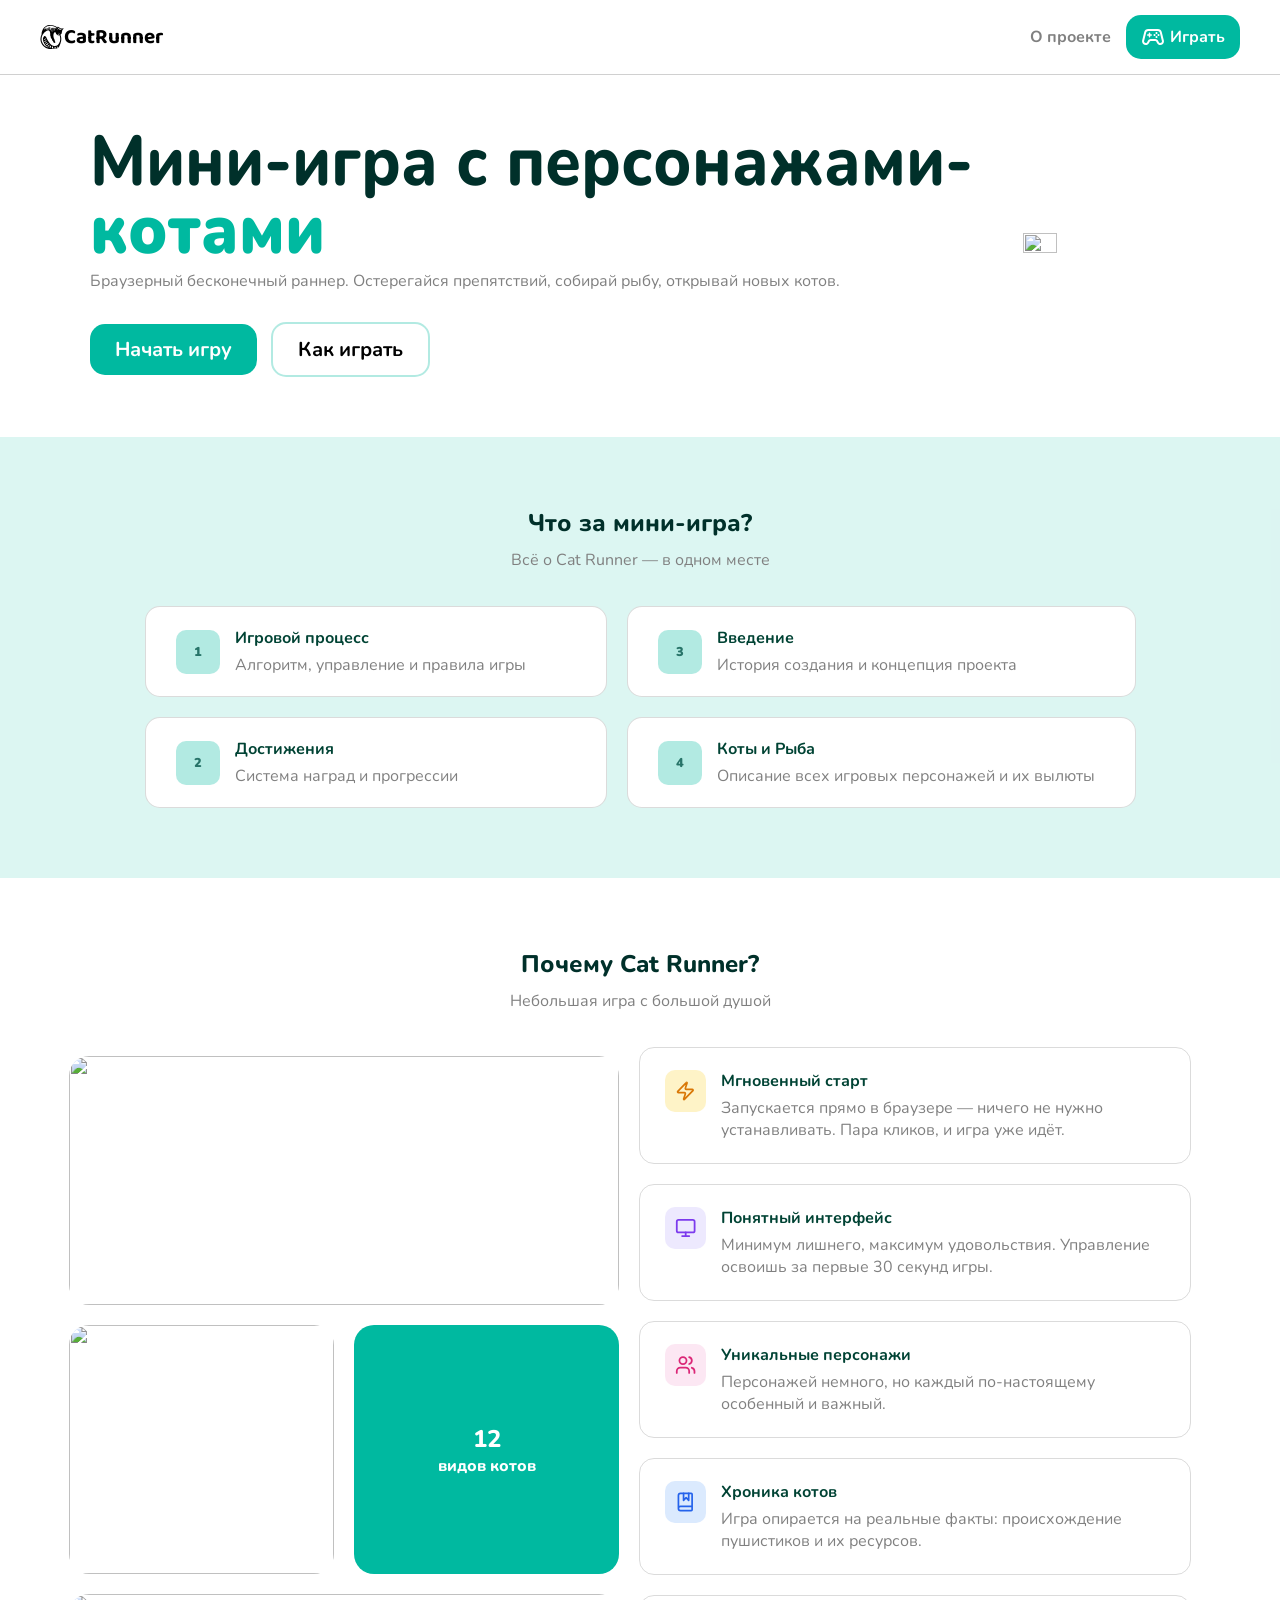
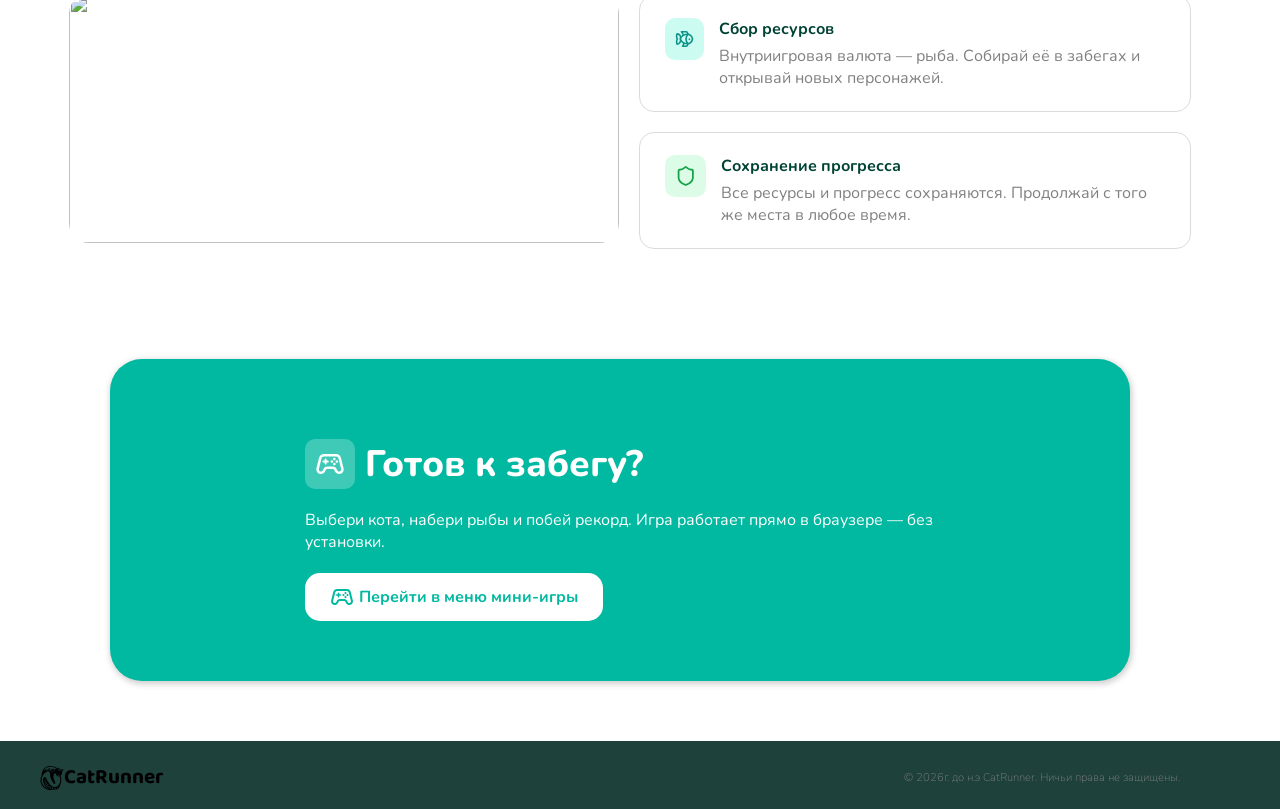
==== commit 942f06f8: "canvas" ====
--- a/index.html
+++ b/index.html
@@ -1,3 +1,4 @@
+<!DOCTYPE html>
 <html>
     <head>
         <title>Cat Runner</title>
@@ -147,7 +148,7 @@
                         <h1 id="ready">Готов к забегу?</h1>
                     </div>
                     <p style="color: white">Выбери кота, набери рыбы и побей рекорд. Игра работает прямо в браузере — без установки.</p>
-                    <a class="to-menu" href=""><svg class="gamepad" xmlns="http://www.w3.org/2000/svg" height="24px" viewBox="0 -960 960 960" width="24px" fill="rgb(0, 185, 160)"><path d="M189-160q-60 0-102.5-43T42-307q0-9 1-18t3-18l84-336q14-54 57-87.5t98-33.5h390q55 0 98 33.5t57 87.5l84 336q2 9 3.5 18.5T919-306q0 61-43.5 103.5T771-160q-42 0-78-22t-54-60l-28-58q-5-10-15-15t-21-5H385q-11 0-21 5t-15 15l-28 58q-18 38-54 60t-78 22Zm3-80q19 0 34.5-10t23.5-27l28-57q15-31 44-48.5t63-17.5h190q34 0 63 18t45 48l28 57q8 17 23.5 27t34.5 10q28 0 48-18.5t21-46.5q0 1-2-19l-84-335q-7-27-28-44t-49-17H285q-28 0-49.5 17T208-659l-84 335q-2 6-2 18 0 28 20.5 47t49.5 19Zm376.5-291.5Q580-543 580-560t-11.5-28.5Q557-600 540-600t-28.5 11.5Q500-577 500-560t11.5 28.5Q523-520 540-520t28.5-11.5Zm80-80Q660-623 660-640t-11.5-28.5Q637-680 620-680t-28.5 11.5Q580-657 580-640t11.5 28.5Q603-600 620-600t28.5-11.5Zm0 160Q660-463 660-480t-11.5-28.5Q637-520 620-520t-28.5 11.5Q580-497 580-480t11.5 28.5Q603-440 620-440t28.5-11.5Zm80-80Q740-543 740-560t-11.5-28.5Q717-600 700-600t-28.5 11.5Q660-577 660-560t11.5 28.5Q683-520 700-520t28.5-11.5Zm-367 63Q370-477 370-490v-40h40q13 0 21.5-8.5T440-560q0-13-8.5-21.5T410-590h-40v-40q0-13-8.5-21.5T340-660q-13 0-21.5 8.5T310-630v40h-40q-13 0-21.5 8.5T240-560q0 13 8.5 21.5T270-530h40v40q0 13 8.5 21.5T340-460q13 0 21.5-8.5ZM480-480Z"/></svg>Перейти в меню мини-игры</a>
+                    <a class="to-menu" href="game.html"><svg class="gamepad" xmlns="http://www.w3.org/2000/svg" height="24px" viewBox="0 -960 960 960" width="24px" fill="rgb(0, 185, 160)"><path d="M189-160q-60 0-102.5-43T42-307q0-9 1-18t3-18l84-336q14-54 57-87.5t98-33.5h390q55 0 98 33.5t57 87.5l84 336q2 9 3.5 18.5T919-306q0 61-43.5 103.5T771-160q-42 0-78-22t-54-60l-28-58q-5-10-15-15t-21-5H385q-11 0-21 5t-15 15l-28 58q-18 38-54 60t-78 22Zm3-80q19 0 34.5-10t23.5-27l28-57q15-31 44-48.5t63-17.5h190q34 0 63 18t45 48l28 57q8 17 23.5 27t34.5 10q28 0 48-18.5t21-46.5q0 1-2-19l-84-335q-7-27-28-44t-49-17H285q-28 0-49.5 17T208-659l-84 335q-2 6-2 18 0 28 20.5 47t49.5 19Zm376.5-291.5Q580-543 580-560t-11.5-28.5Q557-600 540-600t-28.5 11.5Q500-577 500-560t11.5 28.5Q523-520 540-520t28.5-11.5Zm80-80Q660-623 660-640t-11.5-28.5Q637-680 620-680t-28.5 11.5Q580-657 580-640t11.5 28.5Q603-600 620-600t28.5-11.5Zm0 160Q660-463 660-480t-11.5-28.5Q637-520 620-520t-28.5 11.5Q580-497 580-480t11.5 28.5Q603-440 620-440t28.5-11.5Zm80-80Q740-543 740-560t-11.5-28.5Q717-600 700-600t-28.5 11.5Q660-577 660-560t11.5 28.5Q683-520 700-520t28.5-11.5Zm-367 63Q370-477 370-490v-40h40q13 0 21.5-8.5T440-560q0-13-8.5-21.5T410-590h-40v-40q0-13-8.5-21.5T340-660q-13 0-21.5 8.5T310-630v40h-40q-13 0-21.5 8.5T240-560q0 13 8.5 21.5T270-530h40v40q0 13 8.5 21.5T340-460q13 0 21.5-8.5ZM480-480Z"/></svg>Перейти в меню мини-игры</a>
                 </div>
             </section>
         </main>
--- a/style.css
+++ b/style.css
@@ -275,4 +275,14 @@
 
 .gamepad {
     margin-right: 5px;
+}
+
+/* game */
+#game {
+    border: 1px solid black;
+}
+
+.game-section {
+    justify-content: center;
+    height: 80vh;
 }
